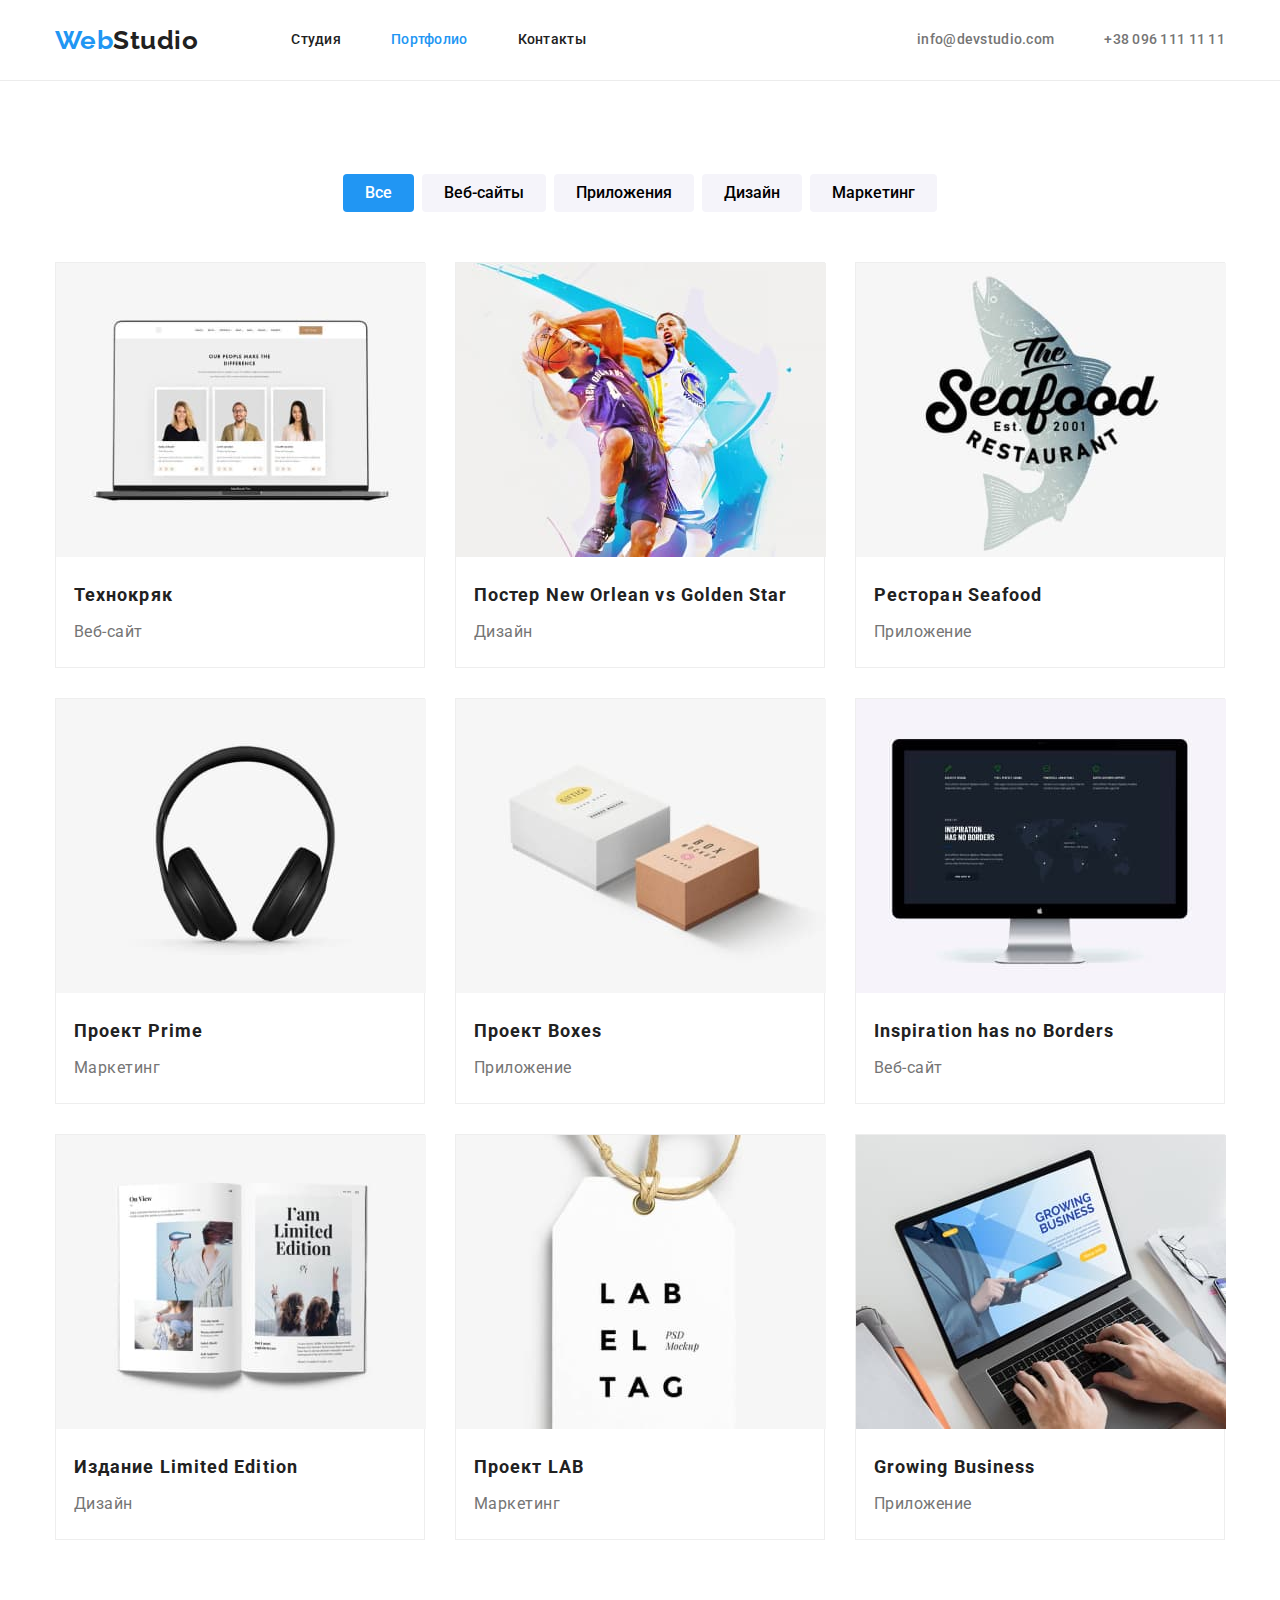
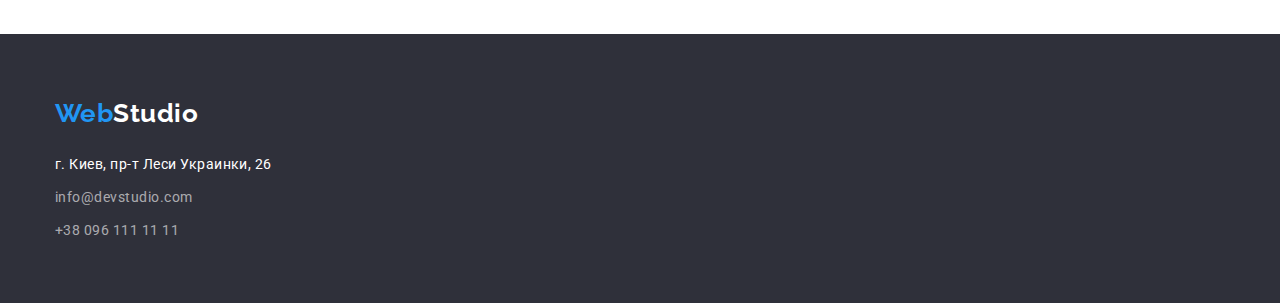
==== portfolio.html @ 64b319ac "some icons done" ====
<!DOCTYPE html>
<html lang="ru">
<head>
	<meta charset="UTF-8">
	<meta http-equiv="X-UA-Compatible" content="IE=edge">
	<meta name="viewport" content="width=device-width, initial-scale=1.0">
	<title>Студия</title>
	<link	href="https://fonts.googleapis.com/css2?family=Raleway:wght@700&family=Roboto:wght@400;500;700;900&display=swap" rel="stylesheet">
	<link rel="stylesheet" href="https://cdnjs.cloudflare.com/ajax/libs/modern-normalize/0.6.0/modern-normalize.min.css">
	<link rel="stylesheet" href="./css/styles.css">
</head>

<body>

	<!-- Шапка сайта -->
	<header>
		<div class="container main-nav">
			<nav>
				<a href="./index.html" class="logo-web">Web<span class="logo-studio">Studio</span></a>
				<ul class="site-nav list">
					<li class="item">
						<a href="./index.html" class="header-nav">Студия</a>
					</li>
					<li class="item">
						<a href="./portfolio.html" class="header-nav current">Портфолио</a>
					</li>
					<li class="item">
						<a href="/" class="header-nav">Контакты</a>
					</li>
				</ul>
			</nav>
			<ul class="auth-nav list">
				<li class="item">
					<a href="mailto:info@devstudio.com" class="header-mail">info@devstudio.com</a>
				</li>
				<li class="item">
					<a href="tel:+380961111111" class="header-tel">+38 096 111 11 11</a>
				</li>
			</ul>
		</div>
	</header>

	<main>

		<!-- Кнопки + Портфолио -->
		<section class="section">
			<div class="container">
				<h1 class="section-title visually-hidden">Портфолио</h1>
					<ul class="flex-container">
						<li class="flex-button"><button type="button" class="portfolio-button current">Все</button></li>
						<li class="flex-button"><button type="button" class="portfolio-button">Веб-сайты</button></li>
						<li class="flex-button"><button type="button" class="portfolio-button">Приложения</button></li>
						<li class="flex-button"><button type="button" class="portfolio-button">Дизайн</button></li>
						<li class="flex-button"><button type="button" class="portfolio-button">Маркетинг</button></li>
					</ul>
					<ul class="flex-container portfolio">
						<li class="flex-element"><a href="/"></a>
							<img src="./images/portfolio-images/img-21.jpg" alt="Веб-сайт о технике" width="370" height="294">
							<div class="portfolio-pic">
								<h3 class="title">Технокряк</h3>
								<p class="description">Веб-сайт</p>
							</div>
						</li>
						<li class="flex-element"><a href="/"></a>
							<img src="./images/portfolio-images/img-22.jpg" alt="Постер" width="370" height="294">
							<div class="portfolio-pic">
								<h3 class="title">Постер New Orlean vs Golden Star</h3>
								<p class="description">Дизайн</p>
							</div>
						</li>
						<li class="flex-element"><a href="/"></a>
							<img src="./images/portfolio-images/img-23.jpg" alt="Ресторан" width="370" height="294">
							<div class="portfolio-pic">
								<h3 class="title">Ресторан Seafood</h3>
								<p class="description">Приложение</p>
							</div>
						</li>
						<li class="flex-element"><a href="/"></a>
							<img src="./images/portfolio-images/img-24.jpg" alt="Проект Prime" width="370" height="294">
							<div class="portfolio-pic">
								<h3 class="title">Проект Prime</h3>
								<p class="description">Маркетинг</p>
							</div>
						</li>
						<li class="flex-element"><a href="/"></a>
							<img src="./images/portfolio-images/img-25.jpg" alt="Проект Boxes" width="370" height="294">
							<div class="portfolio-pic">
								<h3 class="title">Проект Boxes</h3>
								<p class="description">Приложение</p>
							</div>
						</li>
						<li class="flex-element"><a href="/"></a>
							<img src="./images/portfolio-images/img-26.jpg" alt="Веб-сайт о вдохновении" width="370" height="294">
							<div class="portfolio-pic">
								<h3 class="title">Inspiration has no Borders</h3>
								<p class="description">Веб-сайт</p>
							</div>
						</li>
						<li class="flex-element"><a href="/"></a>
							<img src="./images/portfolio-images/img-27.jpg" alt="Издание Limited Edition" width="370" height="294">
							<div class="portfolio-pic">
								<h3 class="title">Издание Limited Edition</h3>
								<p class="description">Дизайн</p>
							</div>
						</li>
						<li class="flex-element"><a href="/"></a>
							<img src="./images/portfolio-images/img-28.jpg" alt="Проект LAB" width="370" height="294">
							<div class="portfolio-pic">
								<h3 class="title">Проект LAB</h3>
								<p class="description">Маркетинг</p>
							</div>
						</li>
						<li class="flex-element"><a href="/"></a>
							<img src="./images/portfolio-images/img-29.jpg" alt="Приложение о бизнесе" width="370" height="294">
							<div class="portfolio-pic">
								<h3 class="title">Growing Business</h3>
								<p class="description">Приложение</p>
							</div>
						</li>
					</ul>
				</div>
		</section>
	</main>

	<!-- Футер -->
	<footer>
		<div class="container">
			<a href="./index.html" class="logo-web bottom">Web<span class="logo-studio-footer">Studio</span></a>
			<address>
				<ul class="address-details">
					<li class="item">
						<a href="https://goo.gl/maps/5XQ5FaUAyLaCLWa5A" class="footer-address">г. Киев, пр-т Леси Украинки,
							26</a>
					</li>
					<li class="item">
						<a href="mailto:info@devstudio.com" class="footer-mail-tel">info@devstudio.com</a>
					</li>
					<li class="item">
						<a href="tel:+380961111111" class="footer-mail-tel">+38 096 111 11 11</a>
					</li>
				</ul>
			</address>
		</div>
	</footer>

</body>
</html>
---- css/styles.css ----
:root {
	--primary-text-color: #212121;
	--secondary-text-color: #757575;
	--accent-color: #2196F3;
	--primary-white-color: #ffffff;
	--icon-grey-color: #AFB1B8;
}

body {
	background-color: var(--primary-white-color);
	color: var(--primary-text-color);
	font-family: Roboto, Verdana, sans-serif;
	font-style: normal;
	font-weight: 400;
	font-size: 14px;
	letter-spacing: 0.03rem;
	}

	/* Утилиты */
ul {
	list-style: none;
}
img, a {
	display: block;
}
.list {
	margin: 0;
	padding: 0;
}
.section {
	padding-top: 94px;
	padding-bottom: 94px;
}

/* Лого */
.logo-web {
	font-family: 'Raleway';
	font-style: normal;
	font-weight: 700;
	font-size: 26px;
	line-height: 1.48;
	color: var(--accent-color);
	text-decoration: none;
}
.logo-studio {
	color: var(--primary-text-color);
}
.logo-studio-footer {
	color: var(--primary-white-color);
}
.logo-web.bottom {
	margin-bottom: 20px;
}

/* Шапка сайта */
header {
	outline: 1px solid #ECECEC;
}
.container {
	margin-left: auto;
	margin-right: auto;
	width: 1200px;
	padding-left: 15px;
	padding-right: 15px;
}
.main-nav {
	display: flex;
	align-items: center;
}
nav {
	display: flex;
	align-items: center;
}
.header-nav, .header-mail, .header-tel {
	display: block;
	padding-top: 32px;
	padding-bottom: 32px;
	font-weight: 500;
	line-height: 1.14;
	letter-spacing: 0.02em;
	text-decoration: none;
	color: var(--primary-text-color);
}
.header-nav.current {
	color: var(--accent-color);
}
.header-mail, .header-tel {
	color: var(--secondary-text-color);
}
.current:hover, .header-nav:hover, .header-mail:hover, .header-tel:hover, .current:focus, .header-nav:focus, .header-mail:focus, .header-tel:focus {
	color: var(--accent-color);
}
.site-nav {
	display:flex;
}
.site-nav .item:not(:last-child) {
	margin-right: 50px;
}
.site-nav.list {
	margin-left: 93px;
}
.auth-nav {
	display: flex;
	margin-left: auto;
}
.auth-nav .item + .item {
	margin-left: 50px;
}

/* Герой */
.hero {
	background-color: #2F303A;
	text-align: center;
	padding-top: 200px;
	padding-bottom: 200px;
}
.hero-title {
	max-width: 700px;
	font-weight: 900;
	font-size: 44px;
	line-height: 1.36;
	letter-spacing: 0.06em;
	text-transform: uppercase;
	color: var(--primary-white-color);
	margin-top: 0;
	margin-bottom: 30px;
	margin-left: auto;
	margin-right: auto;
}

/* Заказать услугу */
.main-button {
	font-family: inherit;
	width: 200px;
	height: 50px;
	background: var(--accent-color);
	box-shadow: 0px 4px 4px rgba(0, 0, 0, 0.15);
	border-radius: 4px;
	font-weight: 700;
	font-size: 16px;
	line-height: 1.88;
	letter-spacing: 0.06em;
	color: var(--primary-white-color);
	cursor: pointer;
	border: none;
}

/* Преимущества */
.advantages-title {
	font-size: 14px;
	font-weight: 700;
	line-height: 1.14;
	text-transform: uppercase;
	margin-top: 0;
	margin-bottom: 10px;
	}
.advantages-description {
	line-height: 1.71;
	color: var(--secondary-text-color);
	margin-top: 0;
	margin-bottom: 0;
	}
.feature-list.list {
	display: flex;
	flex-wrap: wrap;
	padding-left: 0;
	margin-top: 0;
	margin-bottom: 0;
}
.feature-list .item {
	width: 270px;
	margin-right: 30px;
}
.feature-list .item:last-child {
	margin-right: 0;
}
.feature-list .picture {
	margin-right: 30px;
	}
.feature-list .picture:last-child {
	margin-right: 0;
} 

/* Чем мы занимаемся */
.section.about {
	padding-top: 0;
}
.section-title {
	font-weight: 700;
	font-size: 36px;
	line-height: 1.17;
	text-align: center;
	margin-top: 0;
	margin-bottom: 50px;
}
.visually-hidden {
	position: absolute;
	width: 1px;
	height: 1px;
	margin: -1px;
	border: 0;
	padding: 0;
	
	white-space: nowrap;
	clip-path: inset(100%);
	clip: rect(0 0 0 0);
	overflow: hidden;
}

/* Наша команда */
.section.our-team {
	background-color: #F5F4FA;
}
.team {
	margin-right: 30px;
	text-align: center;
	box-shadow: 0px 1px 3px rgba(0, 0, 0, 0.12),
	0px 1px 1px rgba(0, 0, 0, 0.14),
	0px 2px 1px rgba(0, 0, 0, 0.2);
	border-radius: 0px 0px 4px 4px;
	background-color: #fff;
}
.team:last-child {
	margin-right: 0;
}
.team-member {
	font-weight: 500;
	font-size: 16px;
	line-height: 1.19;
	margin-top: 30px;
	margin-bottom: 10px;
}
.team-title {
	font-size: 16px;
	line-height: 1.19;
	color: var(--secondary-text-color);
	margin-top: 0;
	margin-bottom: 16px;
}
.social {
	display: flex;
	flex-wrap: wrap;
	justify-content: center;
	padding-left: 0;
	padding-right: 0;
	margin-bottom: 30px;
}
.social-button {
	margin-right: 10px;
}
.social-button:nth-last-child(-n + 1) {
	margin-right: 0px;
}
.button {
	display: block;
	padding: 0;
	border: none;
	width: 44px;
	height: 44px;
	color: var(--icon-grey-color);
	background-color: var(--primary-white-color);
	border-radius: 50%;
}
.button:hover {
	color:var(--primary-white-color);
	background-color: var(--accent-color);
}
.button-icon {
	fill: currentColor;
}
/* Постоянные клиенты */
.clients {
	display: flex;
	flex-wrap: wrap;
	justify-content: center;
	padding-left: 0;
	padding-right: 0;
	margin-top: 0;
	margin-bottom: 0;
}
.clients-button {
	width: 170px;
	height: 92px;
	color: var(--icon-grey-color);
	background-color: var(--primary-white-color);
	border: 1px solid var(--icon-grey-color);
	box-sizing: border-box;
	border-radius: 4px;
}
.clients-button:hover {
	color: var(--accent-color);
	background-color: var(--primary-white-color);
}
.clients-icon {
	fill: currentColor
}

/* Портфолио-кнопки */
.portfolio-button, .portfolio-current {
	font-family: inherit;
	background: #F5F4FA;
	border-radius: 4px;
	border-style: none;
	font-weight: 500;
	font-size: 16px;
	line-height: 1.63;
	text-align: center;
	cursor: pointer;
	padding: 6px 22px;
}
.portfolio-button:hover, .portfolio-button:focus {
	background: var(--accent-color);
	color: var(--primary-white-color);
	box-shadow: 0px 3px 1px rgba(0, 0, 0, 0.1),
	0px 1px 2px rgba(0, 0, 0, 0.08),
	0px 2px 2px rgba(0, 0, 0, 0.12);
}
.portfolio-button.current {
	background: var(--accent-color);
	color: var(--primary-white-color);
}

/* Портфолио-картинки */
.portfolio-pic {
	width: 332px;
	padding-top: 20px;
	padding-bottom: 20px;
	margin-left: auto;
	margin-right: auto;
}
.portfolio-pic .title {
	font-weight: 700;
	font-size: 18px;
	line-height: 2;
	letter-spacing: 0.06em;
	margin-top: 0;
	margin-bottom: 4px;
}
.portfolio-pic .description {
	font-size: 16px;
	line-height: 1.88;
	color: var(--secondary-text-color);
	margin-top: 0;
	margin-bottom: 0;
}
.flex-container {
	display: flex;
	flex-wrap: wrap;
	justify-content: center;
	padding-left: 0;
	margin-top: 0;
	margin-bottom: 50px;
	margin-left: auto;
	margin-right: auto;
}
.flex-container.portfolio {
	margin-bottom: 0;
}

.flex-button {
	margin-right: 8px;
}
.flex-button:last-child {
	margin-right: 0;
}
.flex-element {
	width: 370px;
	margin-right: 30px;
	margin-bottom: 30px;
	border: 1px solid #EEEEEE;
}
.flex-element:nth-child(3n) {
	margin-right: 0;
}
.flex-element:nth-last-child(-n + 3) {
	margin-bottom: 0;
}

/* Футер */
footer {
	padding-top: 60px;
	padding-bottom: 60px;
	background-color: #2F303A;
}
.address-details {
	padding-left: 0;
	margin-top: 0;
	margin-bottom: 0;
}
.address-details .item:not(:last-child) {
	margin-bottom: 9px;
}
.footer-address {
	font-style: normal;
	font-weight: 400;
	line-height: 1.71;
	color: var(--primary-white-color);
	text-decoration: none;
}
.footer-mail-tel {
	font-style: normal;
	line-height: 1.71;
	color: rgba(255, 255, 255, 0.6);
	text-decoration: none;
	}
.footer-mail-tel:hover, .footer-mail-tel:focus {
	color: var(--accent-color);
}
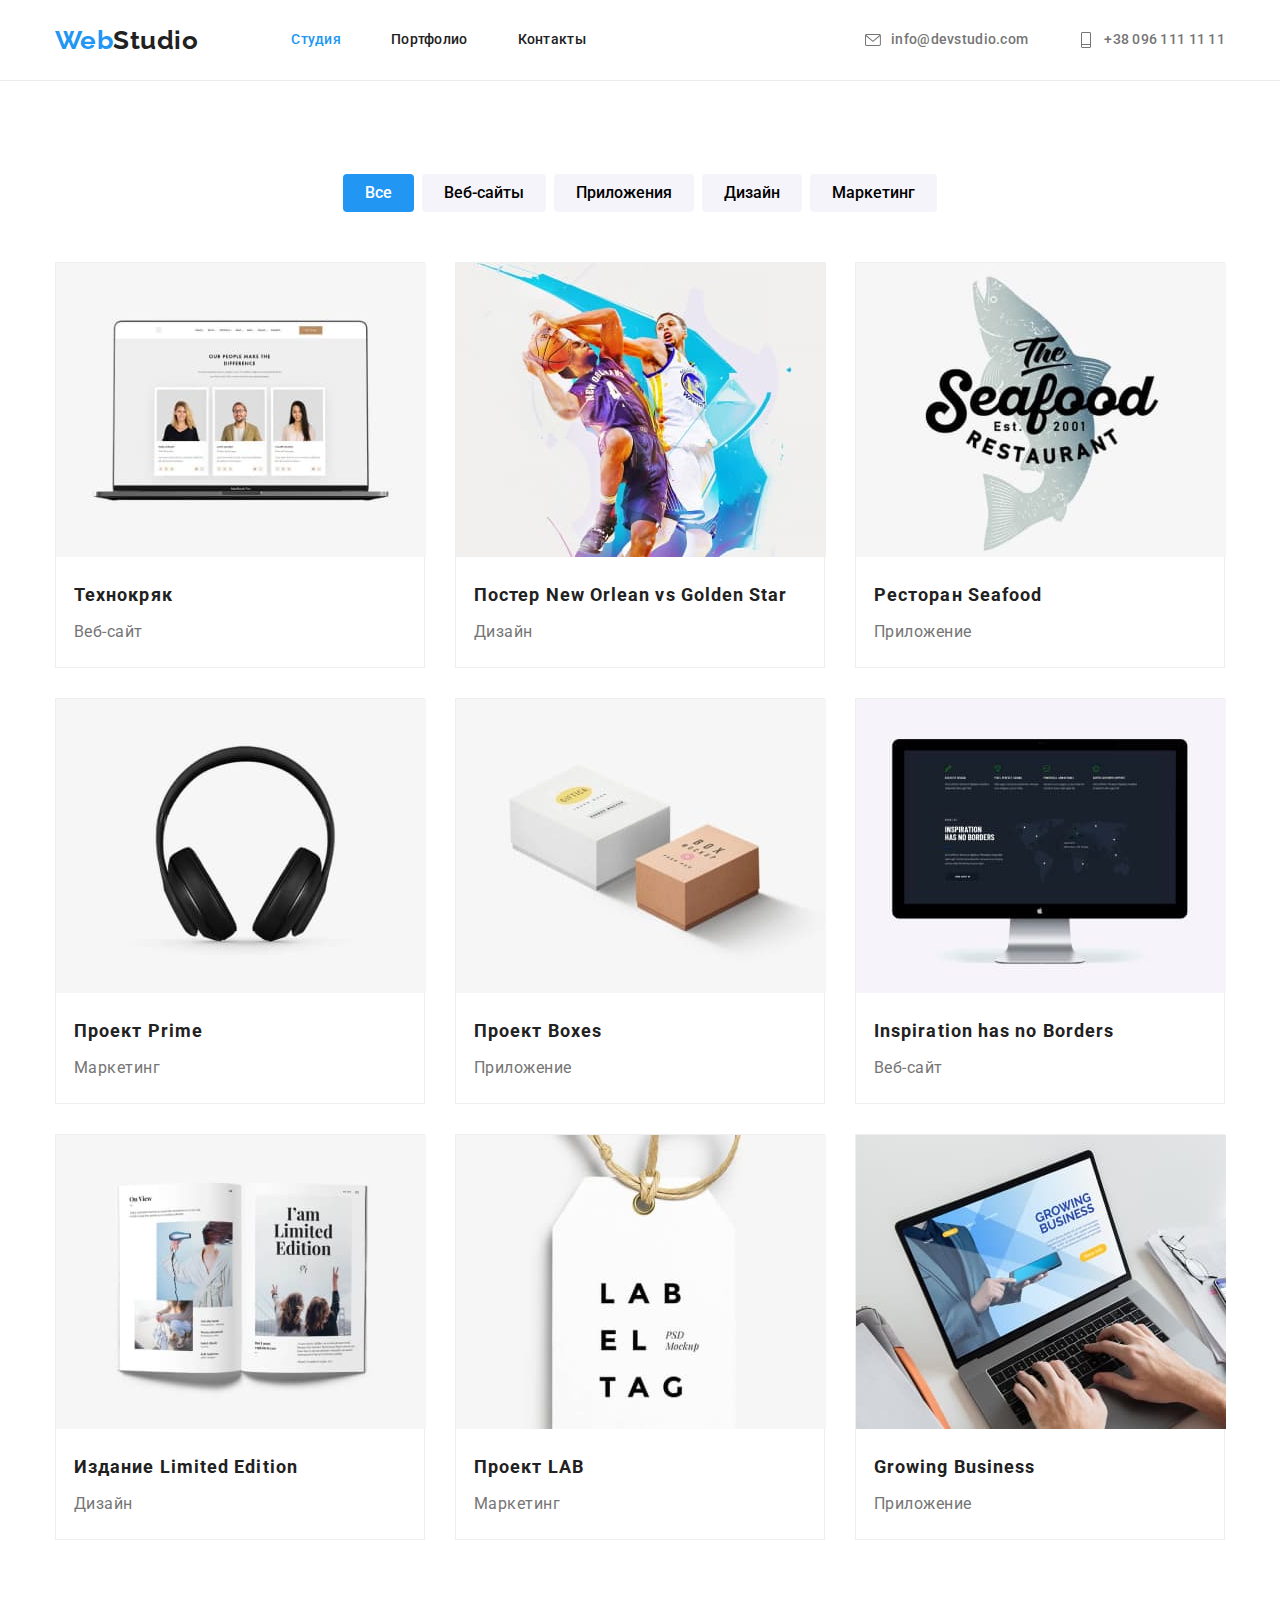
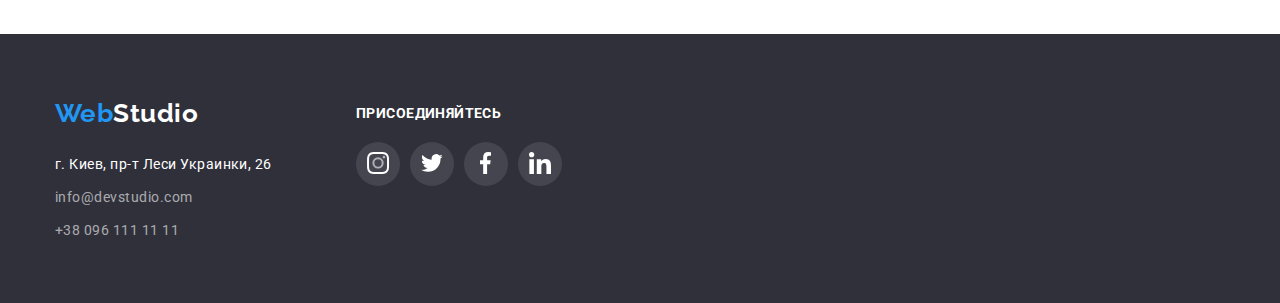
==== commit d94f0b5d: "header icons done" ====
--- a/portfolio.html
+++ b/portfolio.html
@@ -19,10 +19,10 @@
 				<a href="./index.html" class="logo-web">Web<span class="logo-studio">Studio</span></a>
 				<ul class="site-nav list">
 					<li class="item">
-						<a href="./index.html" class="header-nav">Студия</a>
+						<a href="./index.html" class="header-nav current">Студия</a>
 					</li>
 					<li class="item">
-						<a href="./portfolio.html" class="header-nav current">Портфолио</a>
+						<a href="./portfolio.html" class="header-nav">Портфолио</a>
 					</li>
 					<li class="item">
 						<a href="/" class="header-nav">Контакты</a>
@@ -31,10 +31,18 @@
 			</nav>
 			<ul class="auth-nav list">
 				<li class="item">
-					<a href="mailto:info@devstudio.com" class="header-mail">info@devstudio.com</a>
+					<a href="mailto:info@devstudio.com" class="header-mail">
+						<svg class="contact-icon" width="16" height="16">
+							<use href="./images/icons/icons.svg#envelope"></use>
+						</svg>info@devstudio.com
+					</a>
 				</li>
 				<li class="item">
-					<a href="tel:+380961111111" class="header-tel">+38 096 111 11 11</a>
+					<a href="tel:+380961111111" class="header-tel">
+						<svg class="contact-icon" width="16" height="16">
+							<use href="./images/icons/icons.svg#tel"></use>
+						</svg>+38 096 111 11 11
+					</a>
 				</li>
 			</ul>
 		</div>
@@ -125,21 +133,58 @@
 	<!-- Футер -->
 	<footer>
 		<div class="container">
-			<a href="./index.html" class="logo-web bottom">Web<span class="logo-studio-footer">Studio</span></a>
-			<address>
-				<ul class="address-details">
-					<li class="item">
-						<a href="https://goo.gl/maps/5XQ5FaUAyLaCLWa5A" class="footer-address">г. Киев, пр-т Леси Украинки,
-							26</a>
-					</li>
-					<li class="item">
-						<a href="mailto:info@devstudio.com" class="footer-mail-tel">info@devstudio.com</a>
-					</li>
-					<li class="item">
-						<a href="tel:+380961111111" class="footer-mail-tel">+38 096 111 11 11</a>
-					</li>
-				</ul>
-			</address>
+			<ul class="footer-block">
+				<li class="footer-contacts">
+					<a href="./index.html" class="logo-web bottom">Web<span class="logo-studio-footer">Studio</span></a>
+					<address>
+						<ul class="address-details">
+							<li class="item">
+								<a href="https://goo.gl/maps/5XQ5FaUAyLaCLWa5A" class="footer-address">г. Киев, пр-т Леси Украинки,
+									26</a>
+							</li>
+							<li class="item">
+								<a href="mailto:info@devstudio.com" class="footer-mail-tel">info@devstudio.com</a>
+							</li>
+							<li class="item">
+								<a href="tel:+380961111111" class="footer-mail-tel">+38 096 111 11 11</a>
+							</li>
+						</ul>
+				</li>
+				<li>
+					<h3 class="footer-join">Присоединяйтесь</h3>
+					<ul class="footer-social">
+						<li class="social-button">
+							<button class="button join" href="/" aria-label="Instagram">
+								<svg class="button-icon" width="22" height="22">
+									<use href="./images/icons/icons.svg#instagram"></use>
+								</svg>
+							</button>
+						</li>
+						<li class="social-button">
+							<button class="button join" href="/" aria-label="Twitter">
+								<svg class="button-icon" width="22" height="22">
+									<use href="./images/icons/icons.svg#twitter"></use>
+								</svg>
+							</button>
+						</li>
+						<li class="social-button">
+							<button class="button join" href="/" aria-label="Facebook">
+								<svg class="button-icon" width="22" height="22">
+									<use href="./images/icons/icons.svg#facebook"></use>
+								</svg>
+							</button>
+						</li>
+						<li class="social-button">
+							<button class="button join" href="/" aria-label="Linkedin">
+								<svg class="button-icon" width="22" height="22">
+									<use href="./images/icons/icons.svg#linkedin"></use>
+								</svg>
+							</button>
+						</li>
+					</ul>
+				</li>
+				</address>
+			</ul>
 		</div>
 	</footer>
 
--- a/css/styles.css
+++ b/css/styles.css
@@ -4,6 +4,7 @@
 	--accent-color: #2196F3;
 	--primary-white-color: #ffffff;
 	--icon-grey-color: #AFB1B8;
+	--background-grey-color: #F5F4FA;
 }
 
 body {
@@ -19,7 +20,7 @@
 	/* Утилиты */
 ul {
 	list-style: none;
-}
+	}
 img, a {
 	display: block;
 }
@@ -72,7 +73,8 @@
 	align-items: center;
 }
 .header-nav, .header-mail, .header-tel {
-	display: block;
+	display: flex;
+	flex-direction: row;
 	padding-top: 32px;
 	padding-bottom: 32px;
 	font-weight: 500;
@@ -87,7 +89,12 @@
 .header-mail, .header-tel {
 	color: var(--secondary-text-color);
 }
-.current:hover, .header-nav:hover, .header-mail:hover, .header-tel:hover, .current:focus, .header-nav:focus, .header-mail:focus, .header-tel:focus {
+.contact-icon {
+	margin-right: 10px;
+	fill: currentColor;
+}
+
+.current:hover, .header-nav:hover, .header-mail:hover, .header-tel:hover, .current:focus, .header-nav:focus, .header-mail:focus, .header-tel:focus, .contact-icon:hover {
 	color: var(--accent-color);
 }
 .site-nav {
@@ -146,6 +153,37 @@
 }
 
 /* Преимущества */
+.advantages-pictures {
+	display: flex;
+	flex-wrap: wrap;
+	justify-content: center;
+	padding-left: 0;
+	padding-right: 0;
+	margin-top: 0;
+	margin-bottom: 30px;
+}
+.advantages-list {
+	margin-right: 30px;
+}
+.advantages-list:nth-last-child(-n + 1) {
+	margin-right: 0px;
+}
+.advantages-area {
+	width: 270px;
+	height: 120px;
+	padding: 0;
+	color: var(--primary-text-color);
+	background-color: var(--background-grey-color);
+	border: 1px solid var(--icon-grey-color);
+	border-radius: 4px;
+	border: none;
+}
+.advantages-area:hover {
+	color: var(--accent-color);
+}
+.advantages-icon {
+	fill: currentColor;
+}
 .advantages-title {
 	font-size: 14px;
 	font-weight: 700;
@@ -209,7 +247,7 @@
 
 /* Наша команда */
 .section.our-team {
-	background-color: #F5F4FA;
+	background-color: var(--background-grey-color);
 }
 .team {
 	margin-right: 30px;
@@ -298,7 +336,7 @@
 /* Портфолио-кнопки */
 .portfolio-button, .portfolio-current {
 	font-family: inherit;
-	background: #F5F4FA;
+	background: var(--background-grey-color);
 	border-radius: 4px;
 	border-style: none;
 	font-weight: 500;
@@ -382,6 +420,17 @@
 	padding-bottom: 60px;
 	background-color: #2F303A;
 }
+.footer-block {
+	display: flex;
+	flex-wrap: wrap;
+	margin-top: 0;
+	margin-bottom: 0;
+	padding-left: 0;
+}
+.footer-contacts {
+	width: 231px;
+	margin-right: 70px;
+}
 .address-details {
 	padding-left: 0;
 	margin-top: 0;
@@ -405,4 +454,27 @@
 	}
 .footer-mail-tel:hover, .footer-mail-tel:focus {
 	color: var(--accent-color);
+}
+.footer-join {
+	font-weight: 700;
+	font-size: 14px;
+	line-height: 1.14;
+	letter-spacing: 0.03em;
+	text-transform: uppercase;
+	color: var(--primary-white-color);
+	margin: 0;
+	margin-top: 12px;
+	margin-bottom: 20px;
+}
+.footer-social {
+	display: flex;
+	flex-wrap: wrap;
+	justify-content: center;
+	padding-left: 0;
+	padding-right: 0;
+	margin: 0;
+}
+.join {
+	color: var(--primary-white-color);
+	background: rgba(255, 255, 255, 0.1);
 }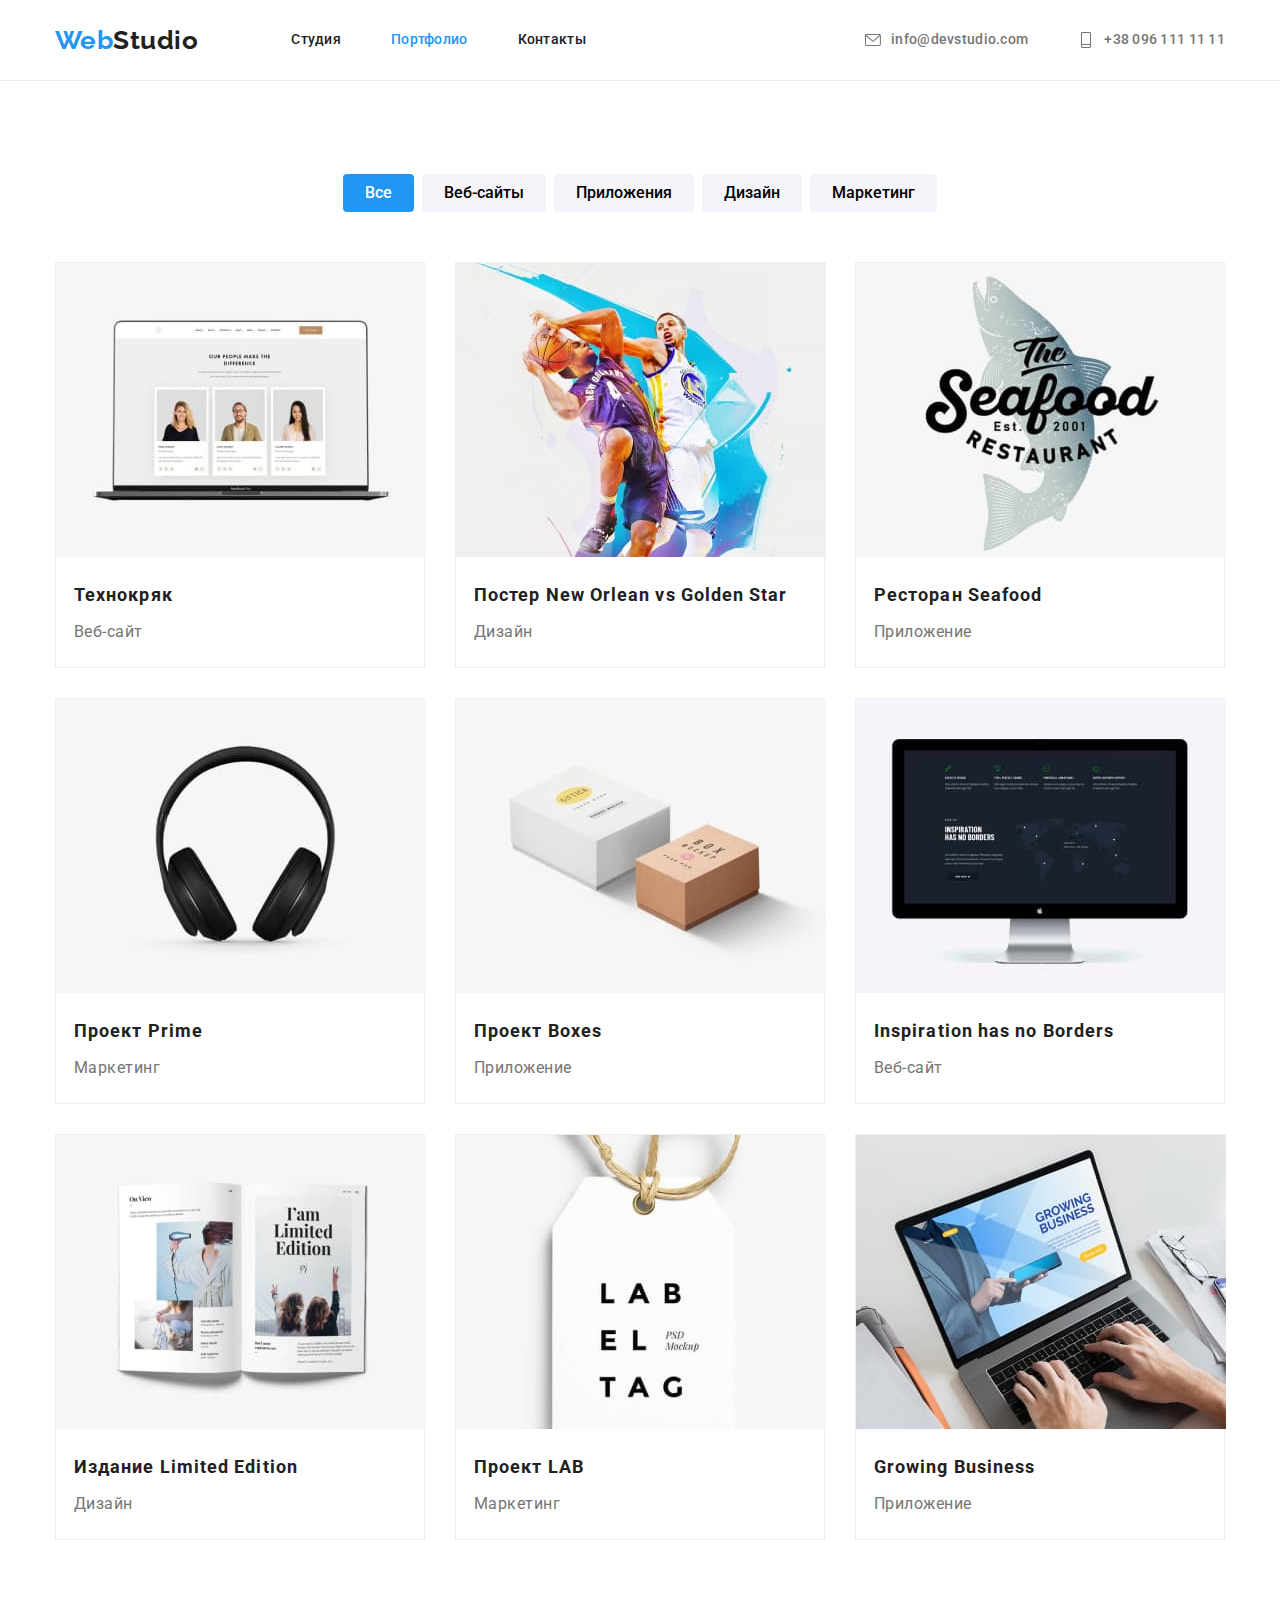
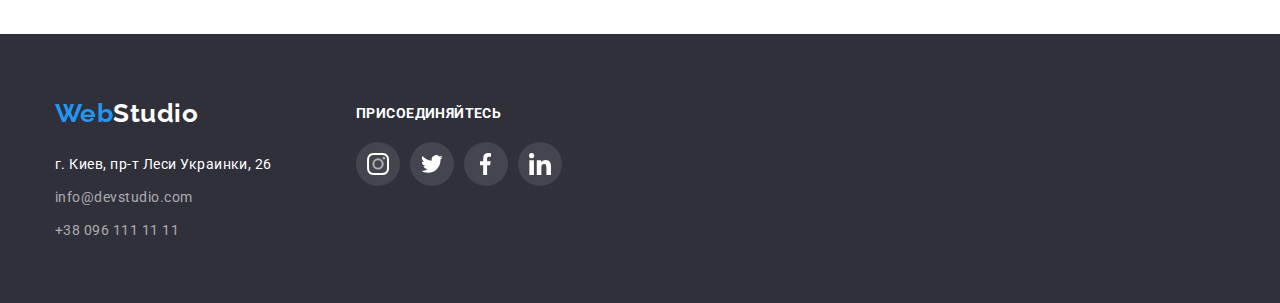
==== commit 8cd5581d: "hw4 finished" ====
--- a/portfolio.html
+++ b/portfolio.html
@@ -19,10 +19,10 @@
 				<a href="./index.html" class="logo-web">Web<span class="logo-studio">Studio</span></a>
 				<ul class="site-nav list">
 					<li class="item">
-						<a href="./index.html" class="header-nav current">Студия</a>
+						<a href="./index.html" class="header-nav">Студия</a>
 					</li>
 					<li class="item">
-						<a href="./portfolio.html" class="header-nav">Портфолио</a>
+						<a href="./portfolio.html" class="header-nav current">Портфолио</a>
 					</li>
 					<li class="item">
 						<a href="/" class="header-nav">Контакты</a>
@@ -154,32 +154,32 @@
 					<h3 class="footer-join">Присоединяйтесь</h3>
 					<ul class="footer-social">
 						<li class="social-button">
-							<button class="button join" href="/" aria-label="Instagram">
+							<a class="button join" href="/" aria-label="Instagram">
 								<svg class="button-icon" width="22" height="22">
 									<use href="./images/icons/icons.svg#instagram"></use>
 								</svg>
-							</button>
+							</a>
 						</li>
 						<li class="social-button">
-							<button class="button join" href="/" aria-label="Twitter">
+							<a class="button join" href="/" aria-label="Twitter">
 								<svg class="button-icon" width="22" height="22">
 									<use href="./images/icons/icons.svg#twitter"></use>
 								</svg>
-							</button>
+							</a>
 						</li>
 						<li class="social-button">
-							<button class="button join" href="/" aria-label="Facebook">
+							<a class="button join" href="/" aria-label="Facebook">
 								<svg class="button-icon" width="22" height="22">
 									<use href="./images/icons/icons.svg#facebook"></use>
 								</svg>
-							</button>
+							</a>
 						</li>
 						<li class="social-button">
-							<button class="button join" href="/" aria-label="Linkedin">
+							<a class="button join" href="/" aria-label="Linkedin">
 								<svg class="button-icon" width="22" height="22">
 									<use href="./images/icons/icons.svg#linkedin"></use>
 								</svg>
-							</button>
+							</a>
 						</li>
 					</ul>
 				</li>
--- a/css/styles.css
+++ b/css/styles.css
@@ -94,7 +94,7 @@
 	fill: currentColor;
 }
 
-.current:hover, .header-nav:hover, .header-mail:hover, .header-tel:hover, .current:focus, .header-nav:focus, .header-mail:focus, .header-tel:focus, .contact-icon:hover {
+.current:hover, .header-nav:hover, .header-mail:hover, .header-tel:hover, .current:focus, .header-nav:focus, .header-mail:focus, .header-tel:focus, .contact-icon:hover, contact-icon:focus {
 	color: var(--accent-color);
 }
 .site-nav {
@@ -116,10 +116,24 @@
 
 /* Герой */
 .hero {
-	background-color: #2F303A;
 	text-align: center;
 	padding-top: 200px;
 	padding-bottom: 200px;
+	background-color: #2F303A;
+	height: 600px;
+	max-width: 1200px;
+	margin-left: auto;
+	margin-right: auto;
+	background-size: cover;
+	background-position: center;
+	background-repeat: no-repeat;
+	background-image: linear-gradient(
+		to right,
+		rgba(47, 48, 58, 0.4),
+		rgba(47, 48, 58, 0.4)
+	),
+	url(../images/overlay/hero-overlay.jpg);
+
 }
 .hero-title {
 	max-width: 700px;
@@ -169,6 +183,9 @@
 	margin-right: 0px;
 }
 .advantages-area {
+	display: flex;
+	align-items: center;
+	justify-content: center;
 	width: 270px;
 	height: 120px;
 	padding: 0;
@@ -178,7 +195,7 @@
 	border-radius: 4px;
 	border: none;
 }
-.advantages-area:hover {
+.advantages-area:hover, .advantages-area:focus {
 	color: var(--accent-color);
 }
 .advantages-icon {
@@ -290,16 +307,16 @@
 	margin-right: 0px;
 }
 .button {
-	display: block;
-	padding: 0;
-	border: none;
+	display: flex;
+	align-items: center;
+	justify-content: center;
 	width: 44px;
 	height: 44px;
 	color: var(--icon-grey-color);
 	background-color: var(--primary-white-color);
 	border-radius: 50%;
 }
-.button:hover {
+.button:hover, .button:focus {
 	color:var(--primary-white-color);
 	background-color: var(--accent-color);
 }
@@ -317,6 +334,9 @@
 	margin-bottom: 0;
 }
 .clients-button {
+	display: flex;
+	align-items: center;
+	justify-content: center;
 	width: 170px;
 	height: 92px;
 	color: var(--icon-grey-color);
@@ -325,9 +345,10 @@
 	box-sizing: border-box;
 	border-radius: 4px;
 }
-.clients-button:hover {
+.clients-button:hover, .clients-button:focus {
 	color: var(--accent-color);
 	background-color: var(--primary-white-color);
+	border: 1px solid var(--accent-color);
 }
 .clients-icon {
 	fill: currentColor
@@ -413,6 +434,11 @@
 .flex-element:nth-last-child(-n + 3) {
 	margin-bottom: 0;
 }
+.flex-element:hover, .flex-element:focus {
+	box-shadow: 0px 1px 1px rgba(0, 0, 0, 0.12),
+	0px 4px 4px rgba(0, 0, 0, 0.06),
+	1px 4px 6px rgba(0, 0, 0, 0.16);
+}
 
 /* Футер */
 footer {
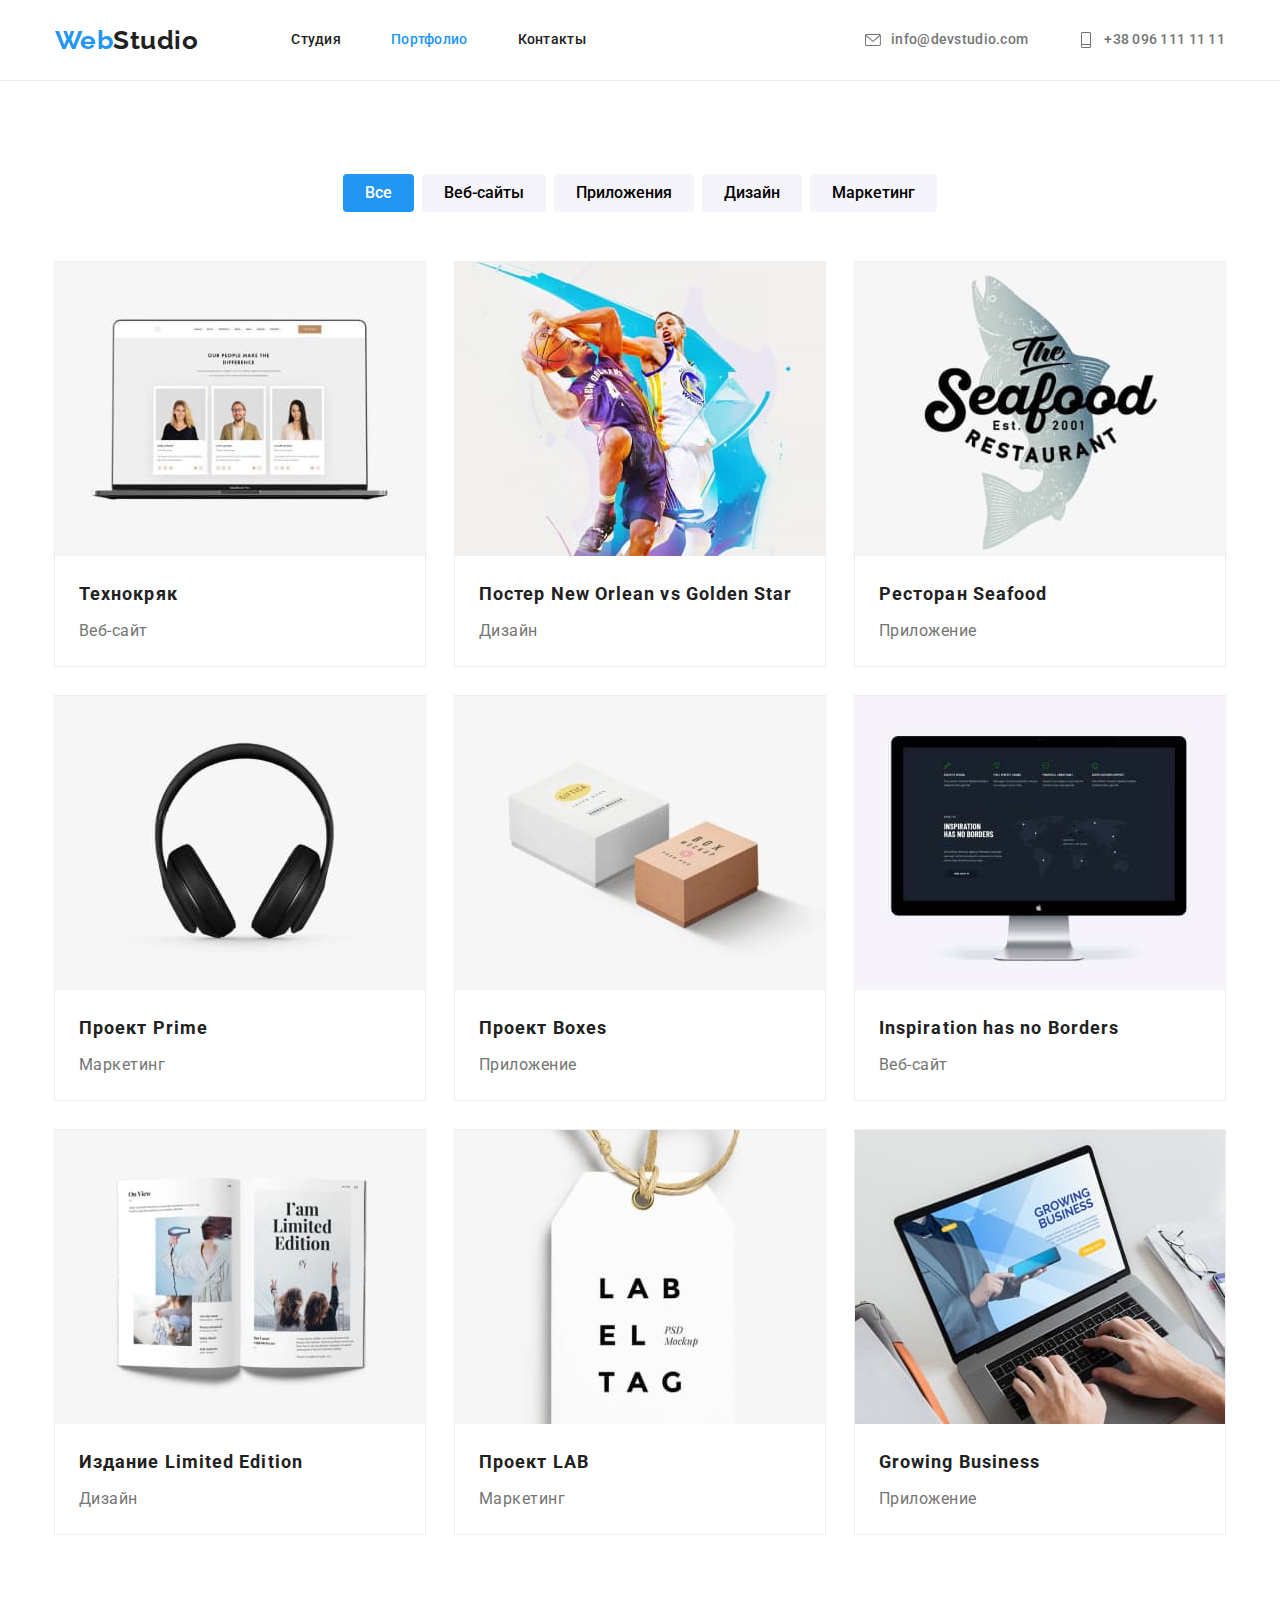
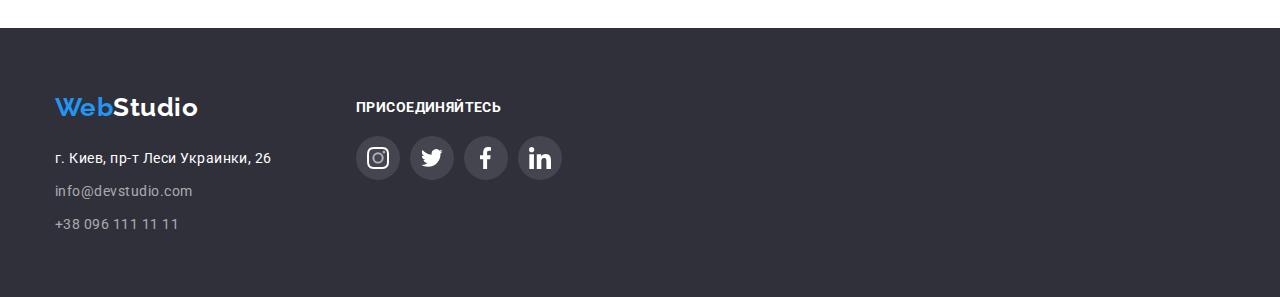
==== commit c1e561fc: "portfolio blocks as a mutual link" ====
--- a/portfolio.html
+++ b/portfolio.html
@@ -62,68 +62,86 @@
 						<li class="flex-button"><button type="button" class="portfolio-button">Маркетинг</button></li>
 					</ul>
 					<ul class="flex-container portfolio">
-						<li class="flex-element"><a href="/"></a>
-							<img src="./images/portfolio-images/img-21.jpg" alt="Веб-сайт о технике" width="370" height="294">
-							<div class="portfolio-pic">
-								<h3 class="title">Технокряк</h3>
-								<p class="description">Веб-сайт</p>
-							</div>
-						</li>
-						<li class="flex-element"><a href="/"></a>
-							<img src="./images/portfolio-images/img-22.jpg" alt="Постер" width="370" height="294">
-							<div class="portfolio-pic">
-								<h3 class="title">Постер New Orlean vs Golden Star</h3>
-								<p class="description">Дизайн</p>
-							</div>
-						</li>
-						<li class="flex-element"><a href="/"></a>
-							<img src="./images/portfolio-images/img-23.jpg" alt="Ресторан" width="370" height="294">
-							<div class="portfolio-pic">
-								<h3 class="title">Ресторан Seafood</h3>
-								<p class="description">Приложение</p>
-							</div>
-						</li>
-						<li class="flex-element"><a href="/"></a>
-							<img src="./images/portfolio-images/img-24.jpg" alt="Проект Prime" width="370" height="294">
-							<div class="portfolio-pic">
-								<h3 class="title">Проект Prime</h3>
-								<p class="description">Маркетинг</p>
-							</div>
-						</li>
-						<li class="flex-element"><a href="/"></a>
-							<img src="./images/portfolio-images/img-25.jpg" alt="Проект Boxes" width="370" height="294">
-							<div class="portfolio-pic">
-								<h3 class="title">Проект Boxes</h3>
-								<p class="description">Приложение</p>
-							</div>
-						</li>
-						<li class="flex-element"><a href="/"></a>
-							<img src="./images/portfolio-images/img-26.jpg" alt="Веб-сайт о вдохновении" width="370" height="294">
-							<div class="portfolio-pic">
-								<h3 class="title">Inspiration has no Borders</h3>
-								<p class="description">Веб-сайт</p>
-							</div>
-						</li>
-						<li class="flex-element"><a href="/"></a>
-							<img src="./images/portfolio-images/img-27.jpg" alt="Издание Limited Edition" width="370" height="294">
-							<div class="portfolio-pic">
-								<h3 class="title">Издание Limited Edition</h3>
-								<p class="description">Дизайн</p>
-							</div>
-						</li>
-						<li class="flex-element"><a href="/"></a>
-							<img src="./images/portfolio-images/img-28.jpg" alt="Проект LAB" width="370" height="294">
-							<div class="portfolio-pic">
-								<h3 class="title">Проект LAB</h3>
-								<p class="description">Маркетинг</p>
-							</div>
-						</li>
-						<li class="flex-element"><a href="/"></a>
-							<img src="./images/portfolio-images/img-29.jpg" alt="Приложение о бизнесе" width="370" height="294">
-							<div class="portfolio-pic">
-								<h3 class="title">Growing Business</h3>
-								<p class="description">Приложение</p>
-							</div>
+						<li class="flex-element">
+							<a href="/" class="link">
+								<img src="./images/portfolio-images/img-21.jpg" alt="Веб-сайт о технике" width="370" height="294">
+								<div class="portfolio-pic">
+									<h3 class="title">Технокряк</h3>
+									<p class="description">Веб-сайт</p>
+									</div>
+							</a>
+						</li>
+						<li class="flex-element">
+							<a href="/" class="link">
+								<img src="./images/portfolio-images/img-22.jpg" alt="Постер" width="370" height="294">
+								<div class="portfolio-pic">
+									<h3 class="title">Постер New Orlean vs Golden Star</h3>
+									<p class="description">Дизайн</p>
+								</div>
+							</a>
+						</li>
+						<li class="flex-element">
+							<a href="/" class="link">
+								<img src="./images/portfolio-images/img-23.jpg" alt="Ресторан" width="370" height="294">
+								<div class="portfolio-pic">
+									<h3 class="title">Ресторан Seafood</h3>
+									<p class="description">Приложение</p>
+								</div>
+							</a>
+						</li>
+						<li class="flex-element">
+							<a href="/" class="link">
+								<img src="./images/portfolio-images/img-24.jpg" alt="Проект Prime" width="370" height="294">
+								<div class="portfolio-pic">
+									<h3 class="title">Проект Prime</h3>
+									<p class="description">Маркетинг</p>
+								</div>
+							</a>
+						</li>
+						<li class="flex-element">
+							<a href="/" class="link">
+								<img src="./images/portfolio-images/img-25.jpg" alt="Проект Boxes" width="370" height="294">
+								<div class="portfolio-pic">
+									<h3 class="title">Проект Boxes</h3>
+									<p class="description">Приложение</p>
+								</div>
+							</a>
+						</li>
+						<li class="flex-element">
+							<a href="/" class="link">
+								<img src="./images/portfolio-images/img-26.jpg" alt="Веб-сайт о вдохновении" width="370" height="294">
+								<div class="portfolio-pic">
+									<h3 class="title">Inspiration has no Borders</h3>
+									<p class="description">Веб-сайт</p>
+								</div>
+							</a>
+						</li>
+						<li class="flex-element">
+							<a href="/" class="link">
+								<img src="./images/portfolio-images/img-27.jpg" alt="Издание Limited Edition" width="370" height="294">
+								<div class="portfolio-pic">
+									<h3 class="title">Издание Limited Edition</h3>
+									<p class="description">Дизайн</p>
+								</div>
+							</a>
+						</li>
+						<li class="flex-element">
+							<a href="/" class="link">
+								<img src="./images/portfolio-images/img-28.jpg" alt="Проект LAB" width="370" height="294">
+								<div class="portfolio-pic">
+									<h3 class="title">Проект LAB</h3>
+									<p class="description">Маркетинг</p>
+								</div>
+							</a>
+						</li>
+						<li class="flex-element">
+							<a href="/" class="link"></a>
+								<img src="./images/portfolio-images/img-29.jpg" alt="Приложение о бизнесе" width="370" height="294">
+								<div class="portfolio-pic">
+									<h3 class="title">Growing Business</h3>
+									<p class="description">Приложение</p>
+								</div>
+							</a>
 						</li>
 					</ul>
 				</div>
--- a/css/styles.css
+++ b/css/styles.css
@@ -23,6 +23,7 @@
 	}
 img, a {
 	display: block;
+	max-width: 100%;
 }
 .list {
 	margin: 0;
@@ -381,7 +382,7 @@
 
 /* Портфолио-картинки */
 .portfolio-pic {
-	width: 332px;
+	width: 322px;
 	padding-top: 20px;
 	padding-bottom: 20px;
 	margin-left: auto;
@@ -394,6 +395,7 @@
 	letter-spacing: 0.06em;
 	margin-top: 0;
 	margin-bottom: 4px;
+	color: var(--primary-text-color);
 }
 .portfolio-pic .description {
 	font-size: 16px;
@@ -415,7 +417,6 @@
 .flex-container.portfolio {
 	margin-bottom: 0;
 }
-
 .flex-button {
 	margin-right: 8px;
 }
@@ -426,7 +427,11 @@
 	width: 370px;
 	margin-right: 30px;
 	margin-bottom: 30px;
-	border: 1px solid #EEEEEE;
+	box-sizing: inherit;
+	outline: 1px solid #EEEEEE;
+}
+.flex-element .link {
+	text-decoration: none;
 }
 .flex-element:nth-child(3n) {
 	margin-right: 0;
